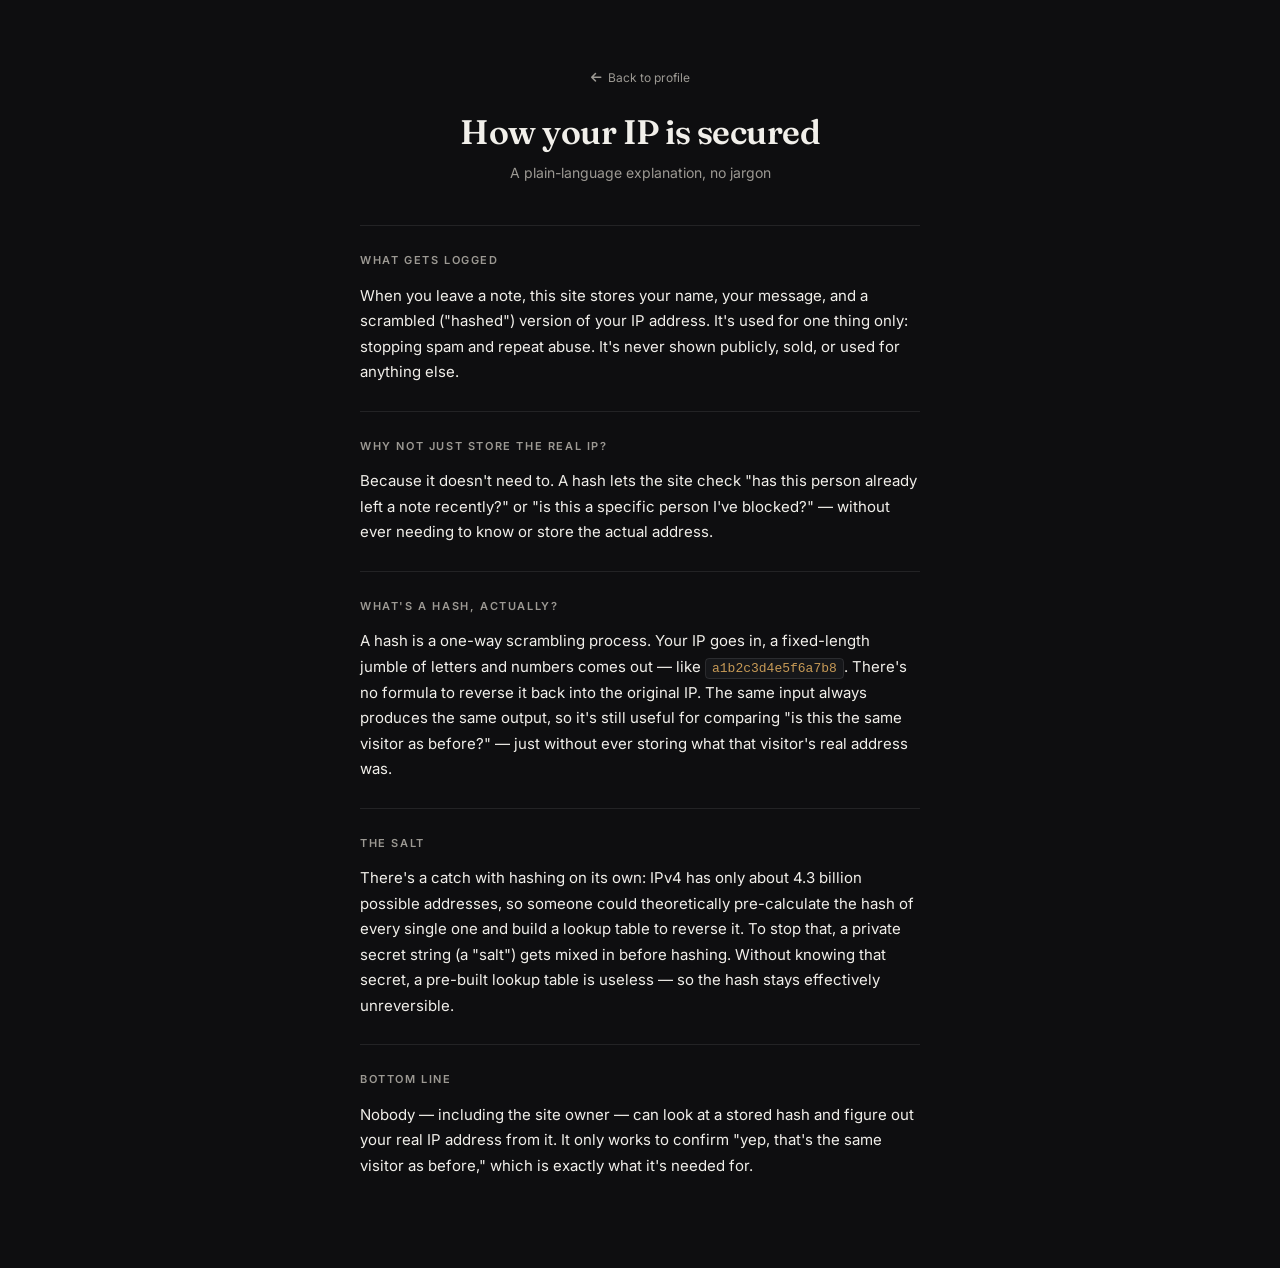
==== ip-security.html @ 2986d9f8 "Create ip-security.html via Discord" ====
<!DOCTYPE html>
<html lang="en">
<head>
    <meta charset="UTF-8">
    <meta name="viewport" content="width=device-width, initial-scale=1.0">
    <title>How your IP is secured — BloxForLife</title>
    <link rel="stylesheet" href="style.css">
    <link rel="stylesheet" href="https://cdnjs.cloudflare.com/ajax/libs/font-awesome/6.4.0/css/all.min.css">
    <link rel="preconnect" href="https://fonts.googleapis.com">
    <link rel="preconnect" href="https://fonts.gstatic.com" crossorigin>
    <link href="https://fonts.googleapis.com/css2?family=Fraunces:opsz,wght@9..144,500;9..144,600&family=Inter:wght@400;500;600;700&display=swap" rel="stylesheet">
</head>
<body>
    <div class="container">
        <div class="profile animate-in">

            <header class="profile-header">
                <a href="index.html" class="back-link"><i class="fa-solid fa-arrow-left"></i> Back to profile</a>
                <h1>How your IP is secured</h1>
                <p class="tagline">A plain-language explanation, no jargon</p>
            </header>

            <div class="divider"></div>

            <section class="profile-section">
                <div class="eyebrow">What gets logged</div>
                <p class="section-copy">When you leave a note, this site stores your name, your message, and a scrambled ("hashed") version of your IP address. It's used for one thing only: stopping spam and repeat abuse. It's never shown publicly, sold, or used for anything else.</p>
            </section>

            <div class="divider"></div>

            <section class="profile-section">
                <div class="eyebrow">Why not just store the real IP?</div>
                <p class="section-copy">Because it doesn't need to. A hash lets the site check "has this person already left a note recently?" or "is this a specific person I've blocked?" — without ever needing to know or store the actual address.</p>
            </section>

            <div class="divider"></div>

            <section class="profile-section">
                <div class="eyebrow">What's a hash, actually?</div>
                <p class="section-copy">A hash is a one-way scrambling process. Your IP goes in, a fixed-length jumble of letters and numbers comes out — like <code class="inline-code">a1b2c3d4e5f6a7b8</code>. There's no formula to reverse it back into the original IP. The same input always produces the same output, so it's still useful for comparing "is this the same visitor as before?" — just without ever storing what that visitor's real address was.</p>
            </section>

            <div class="divider"></div>

            <section class="profile-section">
                <div class="eyebrow">The salt</div>
                <p class="section-copy">There's a catch with hashing on its own: IPv4 has only about 4.3 billion possible addresses, so someone could theoretically pre-calculate the hash of every single one and build a lookup table to reverse it. To stop that, a private secret string (a "salt") gets mixed in before hashing. Without knowing that secret, a pre-built lookup table is useless — so the hash stays effectively unreversible.</p>
            </section>

            <div class="divider"></div>

            <section class="profile-section">
                <div class="eyebrow">Bottom line</div>
                <p class="section-copy">Nobody — including the site owner — can look at a stored hash and figure out your real IP address from it. It only works to confirm "yep, that's the same visitor as before," which is exactly what it's needed for.</p>
            </section>

        </div>
    </div>
</body>
</html>
---- style.css ----
:root {
    --ink: #0E0E10;
    --surface: #16171A;
    --border: rgba(255, 255, 255, 0.09);
    --text: #F1EFEA;
    --text-muted: #9C9993;
    --accent: #C79A56;
    --accent-soft: rgba(199, 154, 86, 0.12);
}

* { margin: 0; padding: 0; box-sizing: border-box; }

body {
    background: var(--ink);
    color: var(--text);
    font-family: 'Inter', sans-serif;
    display: flex;
    justify-content: center;
    min-height: 100vh;
    padding: 64px 20px;
    line-height: 1.5;
}

/* --- Enter overlay --- */
#console-loader {
    position: fixed; inset: 0;
    background: var(--ink);
    z-index: 9999;
    display: flex; justify-content: center; align-items: center;
    cursor: pointer;
    transition: opacity 0.5s ease, visibility 0.5s ease;
}
#console-loader.fade-out { opacity: 0; visibility: hidden; }

.enter-box { display: flex; flex-direction: column; align-items: center; gap: 10px; }
.enter-title {
    font-family: 'Fraunces', serif;
    font-size: 22px;
    font-weight: 600;
    color: var(--text);
    animation: pulse 1.6s ease-in-out infinite;
}
.enter-subtitle { font-size: 13px; color: var(--text-muted); }
@keyframes pulse { 0%, 100% { opacity: 1; } 50% { opacity: 0.5; } }

/* --- Layout --- */
.container { width: 100%; display: flex; justify-content: center; }
.profile { width: 560px; max-width: 100%; }

.animate-in { animation: fadeUp 0.6s cubic-bezier(0.25, 1, 0.5, 1) both; }
@keyframes fadeUp { from { opacity: 0; transform: translateY(14px); } to { opacity: 1; transform: translateY(0); } }

/* --- Header --- */
.profile-header { text-align: center; padding-bottom: 28px; }

.pfp-wrapper { display: inline-block; margin-bottom: 18px; }
.avatar {
    width: 84px; height: 84px;
    border-radius: 50%;
    object-fit: cover;
    border: 1px solid var(--border);
    box-shadow: 0 8px 24px rgba(0, 0, 0, 0.4);
}

h1 {
    font-family: 'Fraunces', serif;
    font-size: 34px;
    font-weight: 600;
    letter-spacing: -0.5px;
    margin-bottom: 4px;
}

.tagline { font-size: 14px; color: var(--text-muted); margin-bottom: 14px; }

.status-row { display: flex; align-items: center; justify-content: center; gap: 8px; margin-bottom: 10px; }
.live-dot { width: 8px; height: 8px; border-radius: 50%; background: #80848e; box-shadow: 0 0 6px currentColor; }
.custom-status-pill {
    display: inline-flex; align-items: center; gap: 6px;
    background: var(--surface);
    border: 1px solid var(--border);
    padding: 4px 12px;
    border-radius: 20px;
    font-size: 12px;
    line-height: 1;
    color: var(--text-muted);
}
#custom-status-text { line-height: 1; display: inline-flex; align-items: center; }
.status-emoji { width: 14px; height: 14px; display: block; }
#custom-status-emoji { display: inline-flex; align-items: center; justify-content: center; line-height: 1; font-size: 1em; }

.meta-line { font-size: 12px; color: var(--text-muted); margin-bottom: 14px; letter-spacing: 0.2px; display: flex; align-items: center; justify-content: center; flex-wrap: wrap; gap: 4px; }
#weather-info { display: inline-flex; align-items: center; gap: 4px; line-height: 1; }

.donate-pill {
    display: inline-block;
    font-size: 12px;
    color: var(--accent);
    background: var(--accent-soft);
    border: 1px solid rgba(199, 154, 86, 0.25);
    padding: 6px 14px;
    border-radius: 20px;
}

/* --- Sections --- */
.divider { height: 1px; background: var(--border); }
.profile-section { padding: 26px 0; }

.eyebrow {
    font-size: 11px;
    font-weight: 600;
    letter-spacing: 1.6px;
    text-transform: uppercase;
    color: var(--text-muted);
    margin-bottom: 14px;
}

.section-copy { font-size: 15px; line-height: 1.7; color: var(--text); }

.stack-line { display: flex; align-items: center; gap: 10px; font-size: 14px; color: var(--text); flex-wrap: wrap; }
.stack-line i { color: var(--accent); margin-right: 4px; }
.dot-sep { color: var(--text-muted); }

/* --- Projects --- */
.project-row {
    display: flex; align-items: center; gap: 14px;
    text-decoration: none; color: inherit;
    padding: 12px 14px;
    border: 1px solid var(--border);
    border-radius: 8px;
    background: var(--surface);
    transition: border-color 0.2s ease, transform 0.2s ease;
}
.project-row:hover { border-color: var(--accent); transform: translateX(3px); }
.project-icon { width: 40px; height: 40px; border-radius: 8px; display: flex; align-items: center; justify-content: center; flex-shrink: 0; }
.fbi-icon { background: rgba(0, 40, 104, 0.25); border: 1px solid rgba(255, 215, 0, 0.25); }
.project-info { flex-grow: 1; }
.project-name { font-size: 13px; font-weight: 600; color: var(--text); }
.project-desc { font-size: 12px; color: var(--text-muted); margin-top: 2px; }
.project-arrow { color: var(--text-muted); font-size: 13px; transition: transform 0.2s ease, color 0.2s ease; }
.project-row:hover .project-arrow { color: var(--accent); transform: translateX(2px); }

/* --- Spotify --- */
.spotify-widget {
    display: flex; align-items: center; gap: 12px;
    background: rgba(30, 215, 96, 0.06);
    border: 1px solid rgba(30, 215, 96, 0.18);
    padding: 12px; border-radius: 8px; margin-bottom: 12px;
}
.spot-art { width: 44px; height: 44px; border-radius: 6px; }
.spot-info { flex-grow: 1; overflow: hidden; }
.spot-title { font-weight: 600; font-size: 14px; white-space: nowrap; overflow: hidden; text-overflow: ellipsis; }
.spot-artist { font-size: 12px; color: #1ed760; }
.spot-logo { font-size: 18px; color: #1ed760; }

/* --- Music player --- */
.music-player {
    display: flex; align-items: center; gap: 14px; flex-wrap: wrap;
    background: var(--surface);
    border: 1px solid var(--border);
    padding: 12px 16px; border-radius: 8px; margin-bottom: 12px;
}
.ctrl-btn {
    background: var(--accent); color: #161310; border: none;
    padding: 7px 16px; border-radius: 20px;
    font-weight: 600; font-size: 13px;
    display: flex; align-items: center; gap: 6px;
    cursor: pointer;
    transition: filter 0.2s ease;
}
.ctrl-btn:hover { filter: brightness(1.08); }
.volume-control { display: flex; align-items: center; gap: 8px; margin-left: auto; color: var(--text-muted); font-size: 13px; }

input[type=range] { -webkit-appearance: none; appearance: none; width: 90px; height: 3px; background: var(--border); border-radius: 2px; outline: none; cursor: pointer; }
input[type=range]::-webkit-slider-thumb { -webkit-appearance: none; height: 13px; width: 13px; border-radius: 50%; background: var(--accent); cursor: pointer; }
input[type=range]::-moz-range-thumb { height: 13px; width: 13px; border-radius: 50%; background: var(--accent); border: none; cursor: pointer; }

/* --- YouTube / lyrics --- */
.ytmusic-widget { background: var(--surface); border: 1px solid var(--border); border-radius: 8px; padding: 14px 16px; }
.ytmusic-header { display: flex; align-items: center; gap: 10px; font-size: 13px; color: var(--text-muted); }
.ytmusic-header i { color: #ff0000; font-size: 17px; }
.now-playing-track { margin-top: 8px; }
.track-name { font-weight: 600; font-size: 15px; color: var(--text); }
.track-artist { font-size: 12px; color: var(--accent); margin-top: 2px; }
#yt-player-container { margin-top: 12px; border-radius: 6px; overflow: hidden; }

.lyrics-container {
    margin-top: 12px;
    height: 170px;
    overflow-y: auto;
    -webkit-overflow-scrolling: touch;
    position: relative;
    border-radius: 6px;
    background: rgba(0, 0, 0, 0.25);
    -webkit-mask-image: linear-gradient(to bottom, transparent, black 15%, black 85%, transparent);
    mask-image: linear-gradient(to bottom, transparent, black 15%, black 85%, transparent);
    scrollbar-width: none;
}
.lyrics-container::-webkit-scrollbar { display: none; }
.lyrics-container.unsynced { border: 1px dashed var(--border); }
.lyrics-scroll { display: flex; flex-direction: column; gap: 12px; padding: 70px 16px; }
.lyric-line { font-size: 13px; color: var(--text-muted); text-align: center; transition: color 0.3s ease, font-size 0.3s ease; }
.lyric-line.active { color: var(--accent); font-weight: 600; font-size: 15px; }
.lyrics-sync-note { position: absolute; top: 6px; left: 0; right: 0; text-align: center; font-size: 10px; color: var(--text-muted); z-index: 1; }

/* --- Links --- */
.links { display: flex; flex-direction: column; gap: 10px; }
.btn {
    display: flex; align-items: center; gap: 10px;
    padding: 12px 14px;
    border: 1px solid var(--border);
    border-radius: 8px;
    background: var(--surface);
    color: var(--text-muted);
    text-decoration: none;
    font-size: 13px; font-weight: 500;
    transition: all 0.2s ease;
}
.btn i { font-size: 15px; color: inherit; }
.btn:hover { color: var(--accent); border-color: var(--accent); transform: translateX(3px); }

/* --- Guestbook --- */
.guestbook-form { display: flex; flex-direction: column; gap: 10px; }
.guestbook-input {
    background: var(--surface);
    border: 1px solid var(--border);
    border-radius: 8px;
    padding: 10px 12px;
    color: var(--text);
    font-family: 'Inter', sans-serif;
    font-size: 13px;
    outline: none;
    transition: border-color 0.2s ease;
}
.guestbook-input:focus { border-color: var(--accent); }
.guestbook-input::placeholder { color: var(--text-muted); }
.guestbook-textarea { resize: vertical; min-height: 70px; }
.guestbook-submit { align-self: flex-start; }
.guestbook-disclosure { font-size: 11px; color: var(--text-muted); opacity: 0.7; line-height: 1.4; }
.disclosure-link { color: var(--accent); text-decoration: underline; opacity: 1; }
.disclosure-link:hover { opacity: 0.8; }

.back-link {
    display: inline-flex; align-items: center; gap: 6px;
    font-size: 12px; color: var(--text-muted);
    text-decoration: none;
    margin-bottom: 20px;
    transition: color 0.2s ease;
}
.back-link:hover { color: var(--accent); }

.inline-code {
    background: var(--surface);
    border: 1px solid var(--border);
    border-radius: 4px;
    padding: 2px 6px;
    font-family: monospace;
    font-size: 13px;
    color: var(--accent);
}
.guestbook-status { font-size: 12px; color: var(--text-muted); min-height: 16px; }

/* --- Footer --- */
.profile-footer { display: flex; justify-content: center; padding-top: 26px; }
.visitor-badge { opacity: 0.75; height: 20px; }

/* --- Mobile --- */
@media (max-width: 600px) {
    body { padding: 40px 16px; }
    h1 { font-size: 28px; }
    .avatar { width: 68px; height: 68px; }
    .profile-section { padding: 20px 0; }
    .section-copy { font-size: 14px; }
    .music-player { padding: 12px; justify-content: center; }
    .volume-control { width: 100%; margin-left: 0; justify-content: center; }
    input[type=range] { width: 140px; }
    .lyrics-container { height: 140px; }
    .lyrics-scroll { padding: 60px 10px; }
    .btn { padding: 11px 12px; font-size: 12px; }

    .meta-line { font-size: 11px; gap: 3px; }
    .custom-status-pill { font-size: 11px; padding: 3px 10px; }
    .donate-pill { font-size: 11px; padding: 5px 12px; }

    .guestbook-input { font-size: 13px; padding: 9px 11px; }
    .guestbook-textarea { min-height: 60px; }
    .guestbook-submit { align-self: stretch; text-align: center; justify-content: center; }

    .profile-footer { padding-top: 20px; }
}
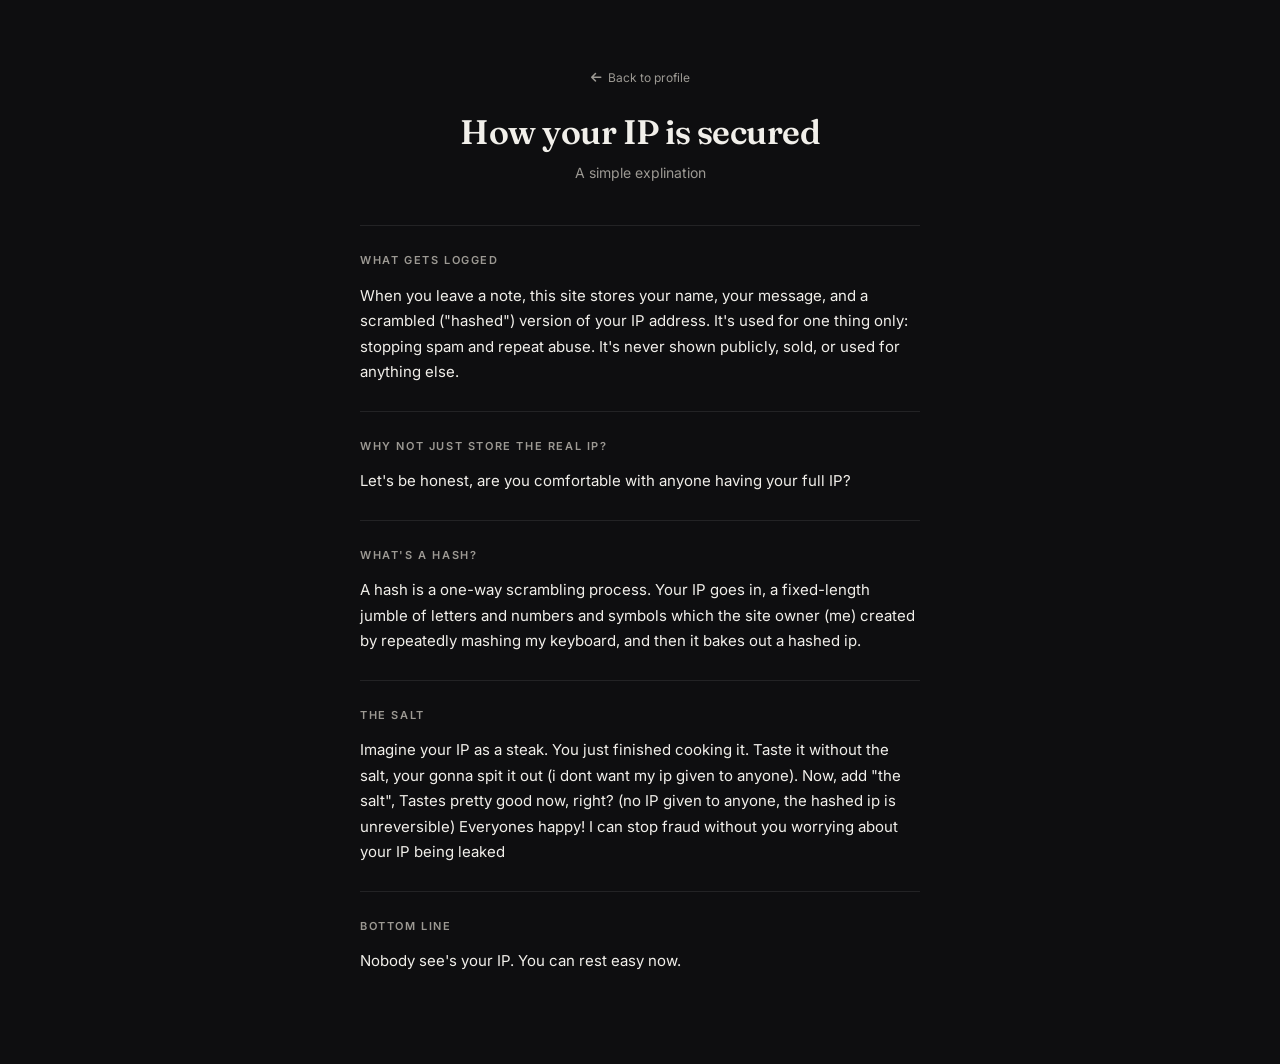
==== commit 19129470: "Update ip-security.html" ====
--- a/ip-security.html
+++ b/ip-security.html
@@ -17,7 +17,7 @@
             <header class="profile-header">
                 <a href="index.html" class="back-link"><i class="fa-solid fa-arrow-left"></i> Back to profile</a>
                 <h1>How your IP is secured</h1>
-                <p class="tagline">A plain-language explanation, no jargon</p>
+                <p class="tagline">A simple explination</p>
             </header>
 
             <div class="divider"></div>
@@ -31,31 +31,32 @@
 
             <section class="profile-section">
                 <div class="eyebrow">Why not just store the real IP?</div>
-                <p class="section-copy">Because it doesn't need to. A hash lets the site check "has this person already left a note recently?" or "is this a specific person I've blocked?" — without ever needing to know or store the actual address.</p>
+                <p class="section-copy">Let's be honest, are you comfortable with anyone having your full IP?</p>
             </section>
 
             <div class="divider"></div>
 
             <section class="profile-section">
-                <div class="eyebrow">What's a hash, actually?</div>
-                <p class="section-copy">A hash is a one-way scrambling process. Your IP goes in, a fixed-length jumble of letters and numbers comes out — like <code class="inline-code">a1b2c3d4e5f6a7b8</code>. There's no formula to reverse it back into the original IP. The same input always produces the same output, so it's still useful for comparing "is this the same visitor as before?" — just without ever storing what that visitor's real address was.</p>
+                <div class="eyebrow">What's a hash?</div>
+                <p class="section-copy">A hash is a one-way scrambling process. Your IP goes in, a fixed-length jumble of letters and numbers and symbols which the site owner (me) created by repeatedly mashing my keyboard, and then it bakes out a hashed ip.</p>
             </section>
 
             <div class="divider"></div>
 
             <section class="profile-section">
                 <div class="eyebrow">The salt</div>
-                <p class="section-copy">There's a catch with hashing on its own: IPv4 has only about 4.3 billion possible addresses, so someone could theoretically pre-calculate the hash of every single one and build a lookup table to reverse it. To stop that, a private secret string (a "salt") gets mixed in before hashing. Without knowing that secret, a pre-built lookup table is useless — so the hash stays effectively unreversible.</p>
+                <p class="section-copy">Imagine your IP as a steak. You just finished cooking it. Taste it without the salt, your gonna spit it out (i dont want my ip given to anyone). Now, add "the salt", Tastes pretty good now, right? (no IP given to anyone, the hashed ip is unreversible) Everyones happy! I can stop fraud without you worrying about your IP being leaked
+                </p>
             </section>
 
             <div class="divider"></div>
 
             <section class="profile-section">
                 <div class="eyebrow">Bottom line</div>
-                <p class="section-copy">Nobody — including the site owner — can look at a stored hash and figure out your real IP address from it. It only works to confirm "yep, that's the same visitor as before," which is exactly what it's needed for.</p>
+                <p class="section-copy">Nobody see's your IP. You can rest easy now.</p>
             </section>
 
         </div>
     </div>
 </body>
-</html>+</html>
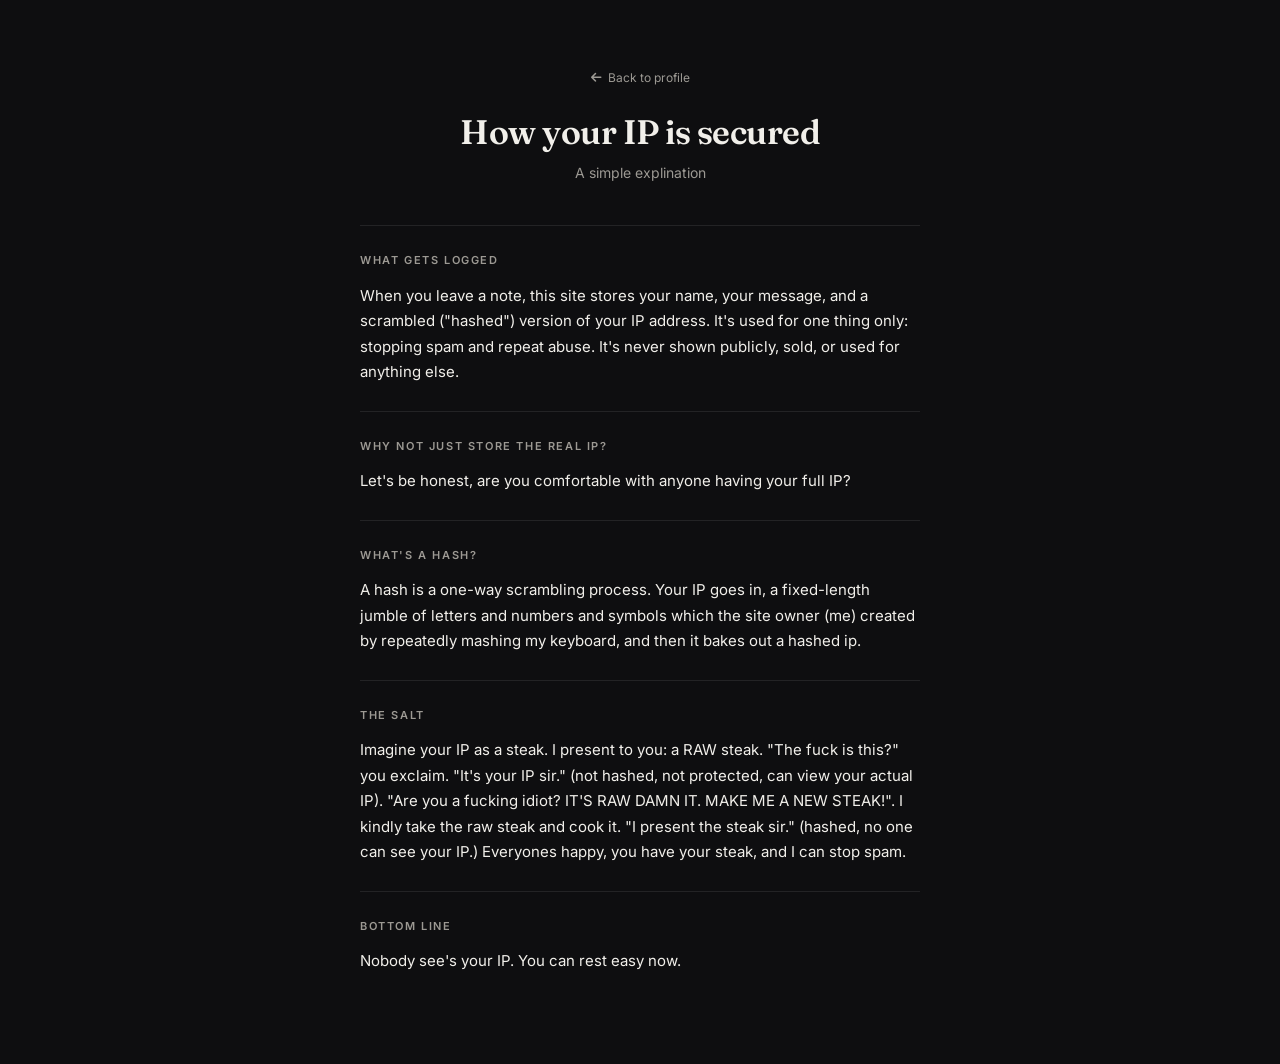
==== commit c2f57e9a: "Update ip-security.html" ====
--- a/ip-security.html
+++ b/ip-security.html
@@ -45,7 +45,7 @@
 
             <section class="profile-section">
                 <div class="eyebrow">The salt</div>
-                <p class="section-copy">Imagine your IP as a steak. You just finished cooking it. Taste it without the salt, your gonna spit it out (i dont want my ip given to anyone). Now, add "the salt", Tastes pretty good now, right? (no IP given to anyone, the hashed ip is unreversible) Everyones happy! I can stop fraud without you worrying about your IP being leaked
+                <p class="section-copy">Imagine your IP as a steak. I present to you: a RAW steak. "The fuck is this?" you exclaim. "It's your IP sir." (not hashed, not protected, can view your actual IP). "Are you a fucking idiot? IT'S RAW DAMN IT. MAKE ME A NEW STEAK!". I kindly take the raw steak and cook it. "I present the steak sir." (hashed, no one can see your IP.) Everyones happy, you have your steak, and I can stop spam.
                 </p>
             </section>
 
--- a/style.css
+++ b/style.css
@@ -261,7 +261,7 @@
 
 /* --- Footer --- */
 .profile-footer { display: flex; justify-content: center; padding-top: 26px; }
-.visitor-badge { opacity: 0.75; height: 20px; }
+.visitor-count { font-size: 11px; color: var(--text-muted); opacity: 0.7; letter-spacing: 0.3px; }
 
 /* --- Mobile --- */
 @media (max-width: 600px) {
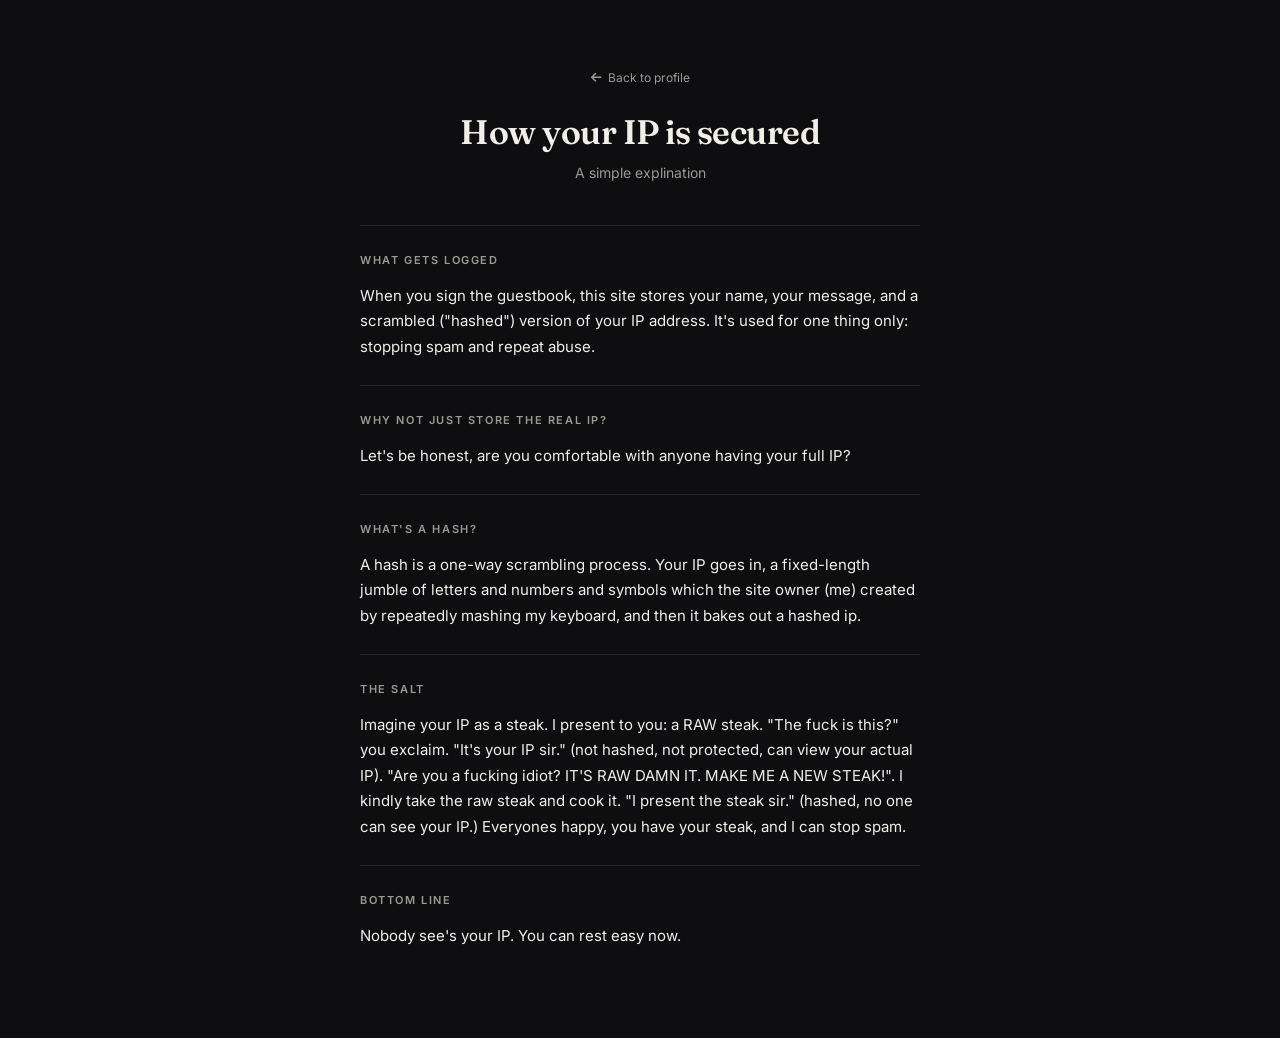
==== commit 3673c9fe: "Rename guestbook "notes" wording to "guestbook" Consistent guestbook terminology across the section " ====
--- a/ip-security.html
+++ b/ip-security.html
@@ -24,7 +24,7 @@
 
             <section class="profile-section">
                 <div class="eyebrow">What gets logged</div>
-                <p class="section-copy">When you leave a note, this site stores your name, your message, and a scrambled ("hashed") version of your IP address. It's used for one thing only: stopping spam and repeat abuse. It's never shown publicly, sold, or used for anything else.</p>
+                <p class="section-copy">When you sign the guestbook, this site stores your name, your message, and a scrambled ("hashed") version of your IP address. It's used for one thing only: stopping spam and repeat abuse.</p>
             </section>
 
             <div class="divider"></div>
--- a/style.css
+++ b/style.css
@@ -238,6 +238,19 @@
 .guestbook-disclosure { font-size: 11px; color: var(--text-muted); opacity: 0.7; line-height: 1.4; }
 .disclosure-link { color: var(--accent); text-decoration: underline; opacity: 1; }
 .disclosure-link:hover { opacity: 0.8; }
+
+.guestbook-wall { display: flex; flex-direction: column; gap: 8px; margin-top: 16px; max-height: 340px; overflow-y: auto; }
+.wall-entry {
+    background: var(--surface);
+    border: 1px solid var(--border);
+    border-radius: 8px;
+    padding: 10px 12px;
+}
+.wall-entry-head { display: flex; align-items: baseline; justify-content: space-between; gap: 10px; }
+.wall-entry-name { font-size: 12px; font-weight: 600; color: var(--accent); }
+.wall-entry-time { font-size: 11px; color: var(--text-muted); flex-shrink: 0; }
+.wall-entry-msg { font-size: 13px; color: var(--text); margin-top: 4px; line-height: 1.5; word-wrap: break-word; white-space: pre-wrap; }
+.wall-empty { font-size: 12px; color: var(--text-muted); text-align: center; padding: 10px 0; }
 
 .back-link {
     display: inline-flex; align-items: center; gap: 6px;
